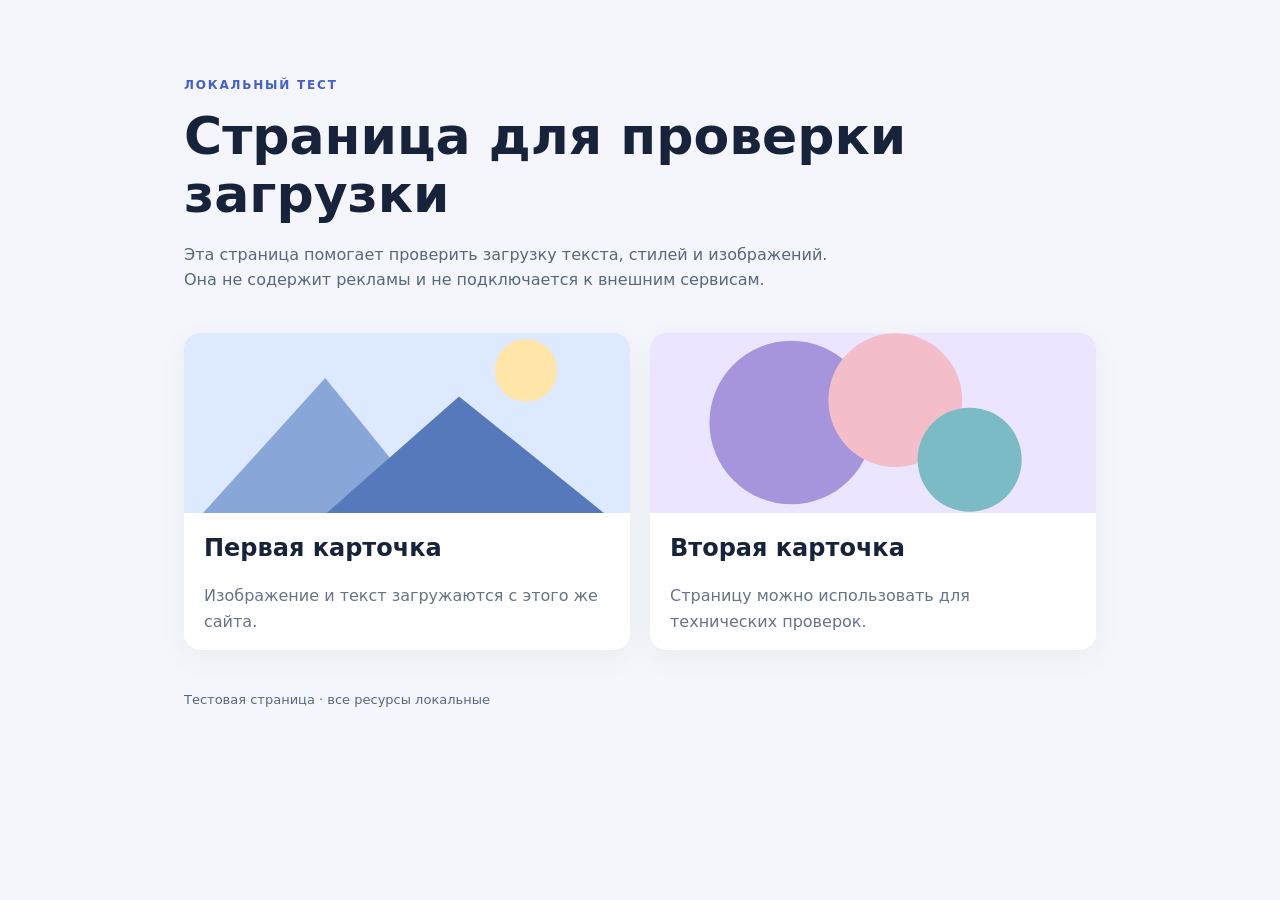
==== index.html @ 638952f6 "first commit" ====
<!doctype html>
<html lang="ru">
<head>
  <meta charset="utf-8">
  <meta name="viewport" content="width=device-width, initial-scale=1">
  <title>Тестовая страница</title>
  <link rel="stylesheet" href="style.css">
</head>
<body>
  <main>
    <p class="label">ЛОКАЛЬНЫЙ ТЕСТ</p>
    <h1>Страница для проверки загрузки</h1>
    <p>Эта страница помогает проверить загрузку текста, стилей и изображений. Она не содержит рекламы и не подключается к внешним сервисам.</p>
    <div class="cards">
      <article><img src="image-1.svg" alt="Абстрактные горы"><h2>Первая карточка</h2><p>Изображение и текст загружаются с этого же сайта.</p></article>
      <article><img src="image-2.svg" alt="Абстрактные круги"><h2>Вторая карточка</h2><p>Страницу можно использовать для технических проверок.</p></article>
    </div>
    <p class="foot">Тестовая страница · все ресурсы локальные</p>
  </main>
</body>
</html>
---- style.css ----
*{box-sizing:border-box}body{margin:0;background:#f4f6fb;color:#17233a;font:16px/1.6 system-ui,sans-serif}main{max-width:960px;margin:0 auto;padding:64px 24px}.label{color:#435ed1;font-size:12px;font-weight:700;letter-spacing:.15em}h1{font-size:clamp(32px,5vw,52px);line-height:1.12;margin:12px 0 18px}main>p{max-width:680px;color:#59667e}.cards{display:grid;grid-template-columns:repeat(auto-fit,minmax(240px,1fr));gap:20px;margin-top:40px}article{background:white;border-radius:16px;overflow:hidden;box-shadow:0 8px 28px #2433550d}article img{display:block;width:100%;height:180px;object-fit:cover}article h2,article p{margin:16px 20px}article p{color:#66738a}.foot{margin-top:40px;font-size:13px}
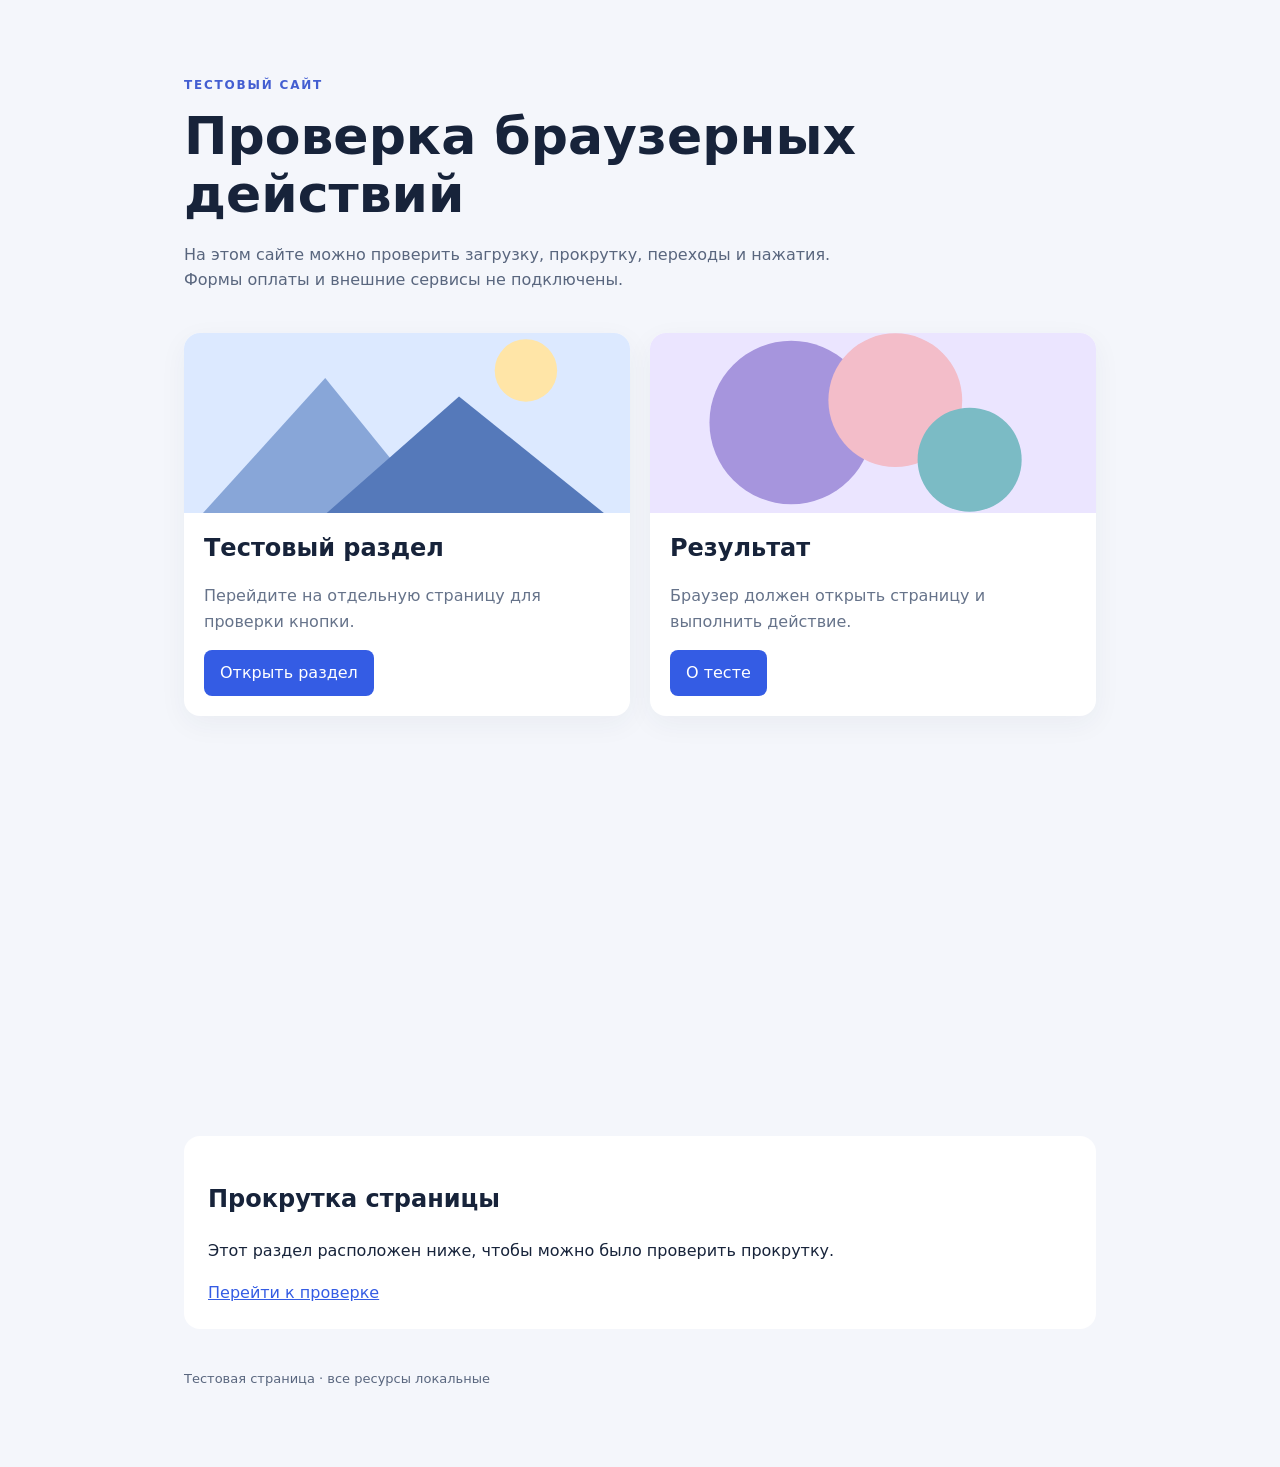
==== commit 7e85c8ce: "Добавить пару страниц" ====
--- a/index.html
+++ b/index.html
@@ -1,21 +1,14 @@
 <!doctype html>
 <html lang="ru">
-<head>
-  <meta charset="utf-8">
-  <meta name="viewport" content="width=device-width, initial-scale=1">
-  <title>Тестовая страница</title>
-  <link rel="stylesheet" href="style.css">
-</head>
-<body>
-  <main>
-    <p class="label">ЛОКАЛЬНЫЙ ТЕСТ</p>
-    <h1>Страница для проверки загрузки</h1>
-    <p>Эта страница помогает проверить загрузку текста, стилей и изображений. Она не содержит рекламы и не подключается к внешним сервисам.</p>
-    <div class="cards">
-      <article><img src="image-1.svg" alt="Абстрактные горы"><h2>Первая карточка</h2><p>Изображение и текст загружаются с этого же сайта.</p></article>
-      <article><img src="image-2.svg" alt="Абстрактные круги"><h2>Вторая карточка</h2><p>Страницу можно использовать для технических проверок.</p></article>
-    </div>
-    <p class="foot">Тестовая страница · все ресурсы локальные</p>
-  </main>
-</body>
-</html>
+<head><meta charset="utf-8"><meta name="viewport" content="width=device-width, initial-scale=1"><title>Тестовый сайт — главная</title><link rel="stylesheet" href="style.css"></head>
+<body><main>
+  <p class="label">ТЕСТОВЫЙ САЙТ</p>
+  <h1>Проверка браузерных действий</h1>
+  <p>На этом сайте можно проверить загрузку, прокрутку, переходы и нажатия. Формы оплаты и внешние сервисы не подключены.</p>
+  <div class="cards">
+    <article><img src="image-1.svg" alt="Абстрактные горы"><h2>Тестовый раздел</h2><p>Перейдите на отдельную страницу для проверки кнопки.</p><a class="button" href="details.html" data-test="next-page">Открыть раздел</a></article>
+    <article><img src="image-2.svg" alt="Абстрактные круги"><h2>Результат</h2><p>Браузер должен открыть страницу и выполнить действие.</p><a class="button" href="about.html">О тесте</a></article>
+  </div>
+  <section class="spacer"><h2>Прокрутка страницы</h2><p>Этот раздел расположен ниже, чтобы можно было проверить прокрутку.</p><a href="details.html" data-test="scroll-target">Перейти к проверке</a></section>
+  <p class="foot">Тестовая страница · все ресурсы локальные</p>
+</main></body></html>
--- a/style.css
+++ b/style.css
@@ -1 +1,2 @@
 *{box-sizing:border-box}body{margin:0;background:#f4f6fb;color:#17233a;font:16px/1.6 system-ui,sans-serif}main{max-width:960px;margin:0 auto;padding:64px 24px}.label{color:#435ed1;font-size:12px;font-weight:700;letter-spacing:.15em}h1{font-size:clamp(32px,5vw,52px);line-height:1.12;margin:12px 0 18px}main>p{max-width:680px;color:#59667e}.cards{display:grid;grid-template-columns:repeat(auto-fit,minmax(240px,1fr));gap:20px;margin-top:40px}article{background:white;border-radius:16px;overflow:hidden;box-shadow:0 8px 28px #2433550d}article img{display:block;width:100%;height:180px;object-fit:cover}article h2,article p{margin:16px 20px}article p{color:#66738a}.foot{margin-top:40px;font-size:13px}
+.button,button{display:inline-block;margin:0 20px 20px;padding:10px 16px;border:0;border-radius:8px;background:#345ce4;color:#fff;font:inherit;text-decoration:none;cursor:pointer}main>button{margin:0}.spacer{margin-top:420px;padding:24px;background:white;border-radius:16px}a{color:#345ce4}.button{color:white}
